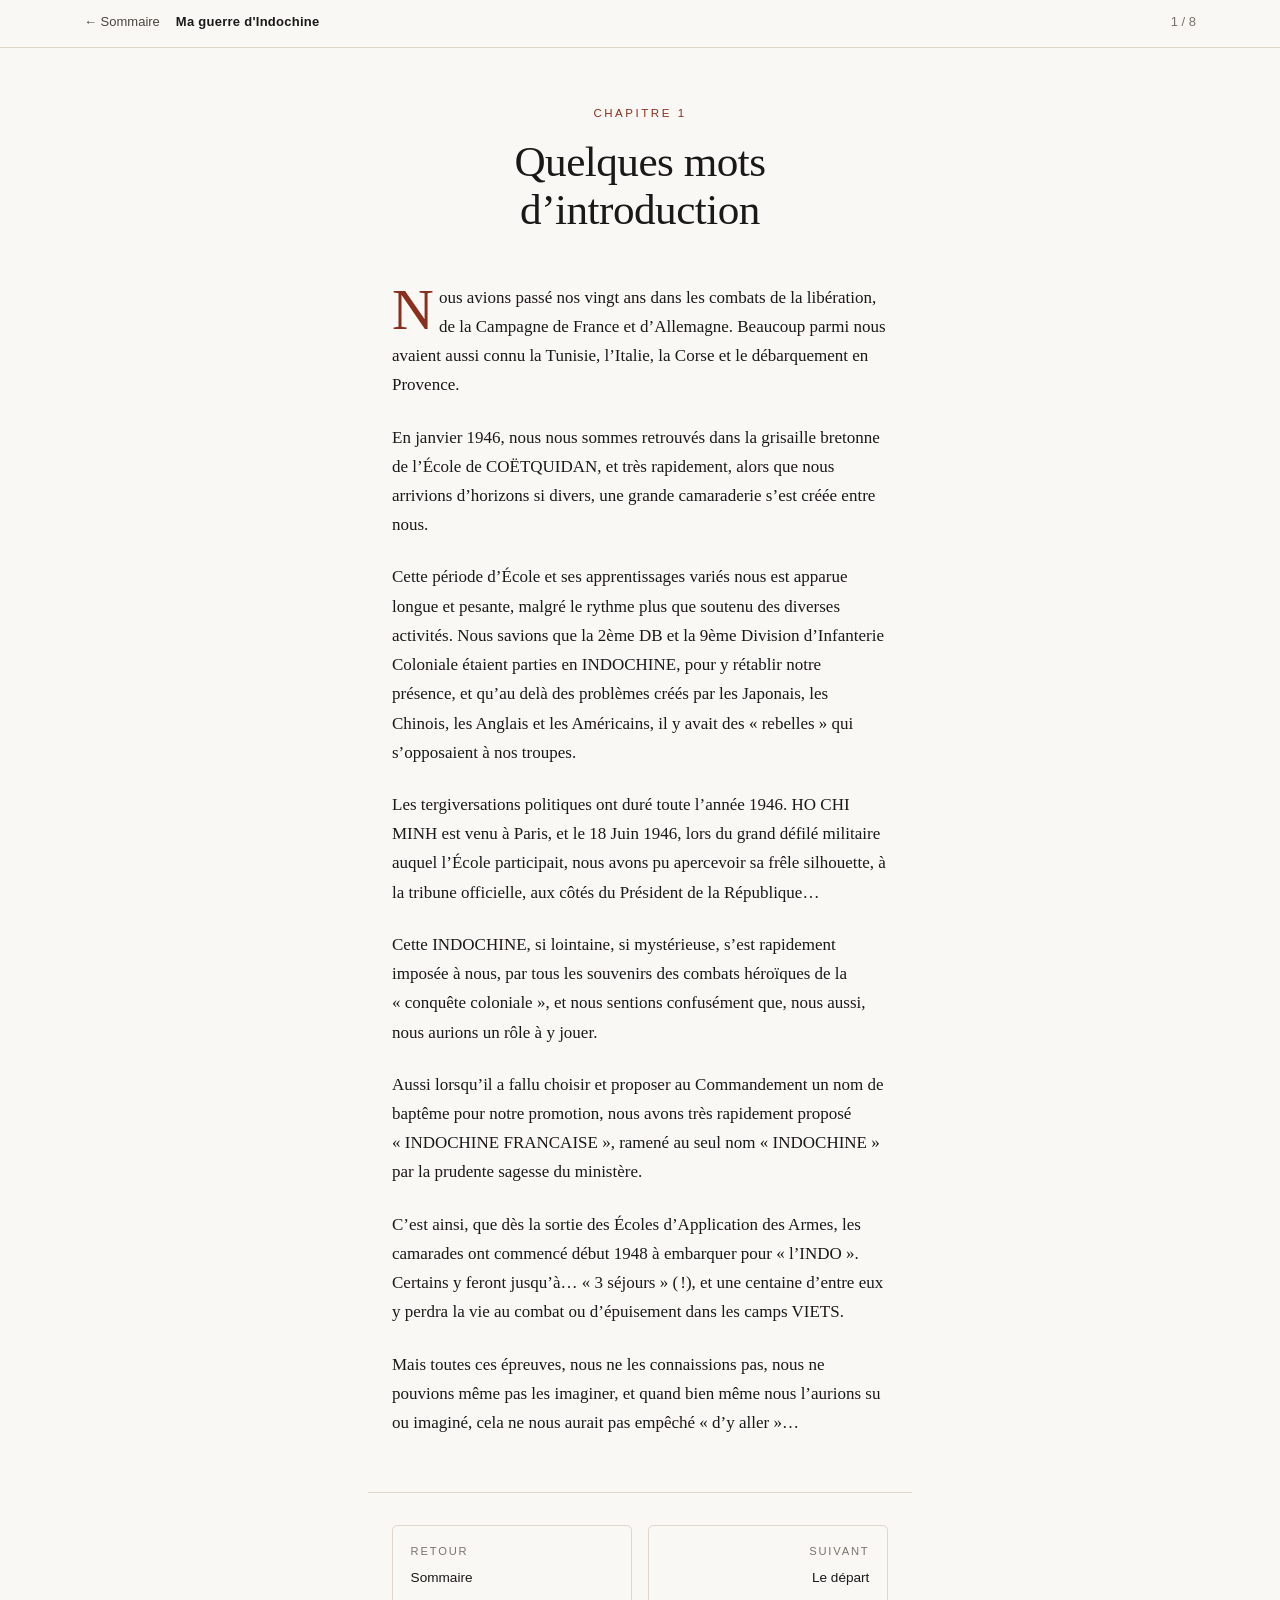
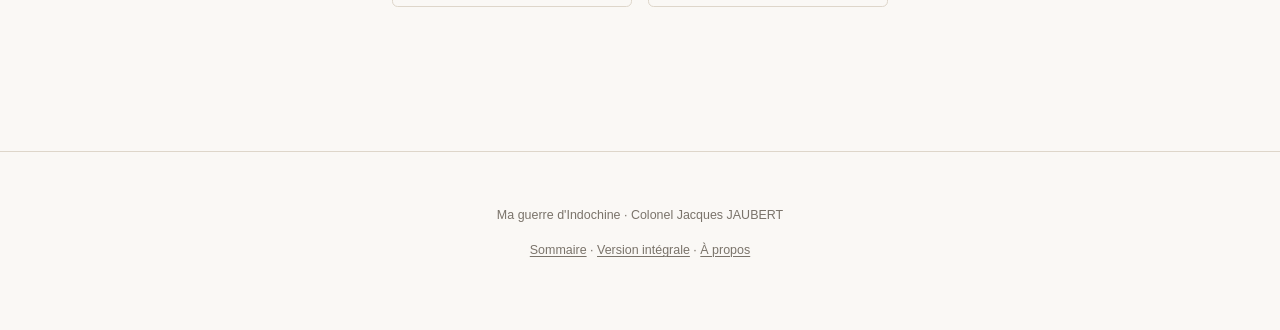
==== 01-introduction.html @ 765d1036 "Memoires du Colonel Jacques JAUBERT" ====
<!DOCTYPE html>
<html lang="fr">
<head>
<meta charset="utf-8">
<meta name="viewport" content="width=device-width, initial-scale=1">
<title>Quelques mots d’introduction — Ma guerre d&#x27;Indochine</title>
<meta name="description" content="Mémoires du Colonel Jacques JAUBERT. Indochine, 1949-1954 : le départ, la RC 4, la captivité, le retour.">
<meta name="author" content="Colonel Jacques JAUBERT">
<meta name="color-scheme" content="light dark">
<link rel="stylesheet" href="assets/style.css">
</head>
<body data-prec="index.html" data-suiv="02-depart.html">
<a class="saut-contenu" href="#contenu">Aller au contenu</a>
<header class="barre">
  <div class="barre-i">
    <a href="index.html" aria-label="Retour au sommaire">← Sommaire</a>
    <span class="barre-titre">Ma guerre d&#x27;Indochine</span>
    <span class="barre-chap">1 / 8</span>
  </div>
  <div class="jauge"><span></span></div>
</header>
<main id="contenu" class="chapitre">
  <div class="chapitre-tete">
    <p class="num">Chapitre 1</p>
    <h1>Quelques mots d’introduction</h1>
    
  </div>
  <div class="texte">
  <p>Nous avions passé nos vingt ans dans les combats de la libération, de la Campagne de France et d’Allemagne. Beaucoup parmi nous avaient aussi connu la Tunisie, l’Italie, la Corse et le débarquement en Provence.</p>
  <p>En janvier 1946, nous nous sommes retrouvés dans la grisaille bretonne de l’École de COËTQUIDAN, et très rapidement, alors que nous arrivions d’horizons si divers, une grande camaraderie s’est créée entre nous.</p>
  <p>Cette période d’École et ses apprentissages variés nous est apparue longue et pesante, malgré le rythme plus que soutenu des diverses activités. Nous savions que la 2ème DB et la 9ème Division d’Infanterie Coloniale étaient parties en INDOCHINE, pour y rétablir notre présence, et qu’au delà des problèmes créés par les Japonais, les Chinois, les Anglais et les Américains, il y avait des « rebelles » qui s’opposaient à nos troupes.</p>
  <p>Les tergiversations politiques ont duré toute l’année 1946. HO CHI MINH est venu à Paris, et le 18 Juin 1946, lors du grand défilé militaire auquel l’École participait, nous avons pu apercevoir sa frêle silhouette, à la tribune officielle, aux côtés du Président de la République…</p>
  <p>Cette INDOCHINE, si lointaine, si mystérieuse, s’est rapidement imposée à nous, par tous les souvenirs des combats héroïques de la « conquête coloniale », et nous sentions confusément que, nous aussi, nous aurions un rôle à y jouer.</p>
  <p>Aussi lorsqu’il a fallu choisir et proposer au Commandement un nom de baptême pour notre promotion, nous avons très rapidement proposé « INDOCHINE FRANCAISE », ramené au seul nom « INDOCHINE » par la prudente sagesse du ministère.</p>
  <p>C’est ainsi, que dès la sortie des Écoles d’Application des Armes, les camarades ont commencé début 1948 à embarquer pour « l’INDO ». Certains y feront jusqu’à… « 3 séjours » ( !), et une centaine d’entre eux y perdra la vie au combat ou d’épuisement dans les camps VIETS.</p>
  <p>Mais toutes ces épreuves, nous ne les connaissions pas, nous ne pouvions même pas les imaginer, et quand bien même nous l’aurions su ou imaginé, cela ne nous aurait pas empêché « d’y aller »…</p>
  </div>
</main>
<div class="pied-chap">
<nav class="nav-chap"><a href="index.html"><span class="sens">Retour</span>Sommaire</a><a class="droite" href="02-depart.html"><span class="sens">Suivant</span>Le départ</a></nav>
</div>
<footer class="pied">
  <p>Ma guerre d&#x27;Indochine · Colonel Jacques JAUBERT</p>
  <p><a href="index.html">Sommaire</a> · <a href="integrale.html">Version intégrale</a> · <a href="a-propos.html">À propos</a></p>
</footer>
<script src="assets/script.js" defer></script>
</body>
</html>
---- assets/style.css ----
/* ==========================================================================
   Memoires du Colonel Jacques JAUBERT
   Feuille de style unique. Aucune dependance externe : le site fonctionne
   hors ligne, sans internet, sans police a telecharger.
   ========================================================================== */

:root{
  --papier:#faf8f5;
  --papier-2:#f2ede5;
  --encre:#1b1917;
  --encre-2:#4a453e;
  --discret:#7a736a;
  --filet:#ded6ca;
  --accent:#8a2f1e;
  --accent-clair:#b5573f;
  --mesure:34rem;
  --serif: Iowan Old Style, Palatino Linotype, Palatino, Georgia, Cambria, "Times New Roman", serif;
  --sans: -apple-system, BlinkMacSystemFont, "Segoe UI", Roboto, Helvetica, Arial, sans-serif;
}

@media (prefers-color-scheme: dark){
  :root{
    --papier:#161513; --papier-2:#1f1d1a; --encre:#eae5dc; --encre-2:#c3bcb1;
    --discret:#948c81; --filet:#33302b; --accent:#d4715a; --accent-clair:#e08a72;
  }
}

*,*::before,*::after{box-sizing:border-box}
html{-webkit-text-size-adjust:100%}
body{
  margin:0; background:var(--papier); color:var(--encre);
  font-family:var(--serif); font-size:1.0625rem; line-height:1.72;
  text-rendering:optimizeLegibility;
}

a{color:var(--accent); text-underline-offset:.18em; text-decoration-thickness:.06em}
a:hover{color:var(--accent-clair)}
img{max-width:100%; height:auto}

.saut-contenu{position:absolute; left:-9999px}
.saut-contenu:focus{
  left:1rem; top:1rem; z-index:99; background:var(--accent); color:#fff;
  padding:.6rem 1rem; border-radius:.3rem; font-family:var(--sans)
}

/* ------------------------------------------------------------- en-tete */
.barre{
  position:sticky; top:0; z-index:20;
  background:color-mix(in srgb, var(--papier) 92%, transparent);
  backdrop-filter:saturate(1.4) blur(10px);
  border-bottom:1px solid var(--filet);
}
.barre-i{
  max-width:72rem; margin:0 auto; padding:.7rem 1.25rem;
  display:flex; align-items:center; gap:1rem;
  font-family:var(--sans); font-size:.8125rem;
}
.barre a{text-decoration:none; color:var(--encre-2)}
.barre a:hover{color:var(--accent)}
.barre-titre{
  font-weight:600; letter-spacing:.02em; white-space:nowrap;
  overflow:hidden; text-overflow:ellipsis;
}
.barre-chap{color:var(--discret); margin-left:auto; white-space:nowrap}
@media (max-width:34rem){ .barre-chap{display:none} }

.jauge{height:2px; background:transparent}
.jauge span{display:block; height:100%; width:0; background:var(--accent)}

/* ------------------------------------------------------------- couverture */
.couverture{
  max-width:52rem; margin:0 auto; padding:5rem 1.5rem 3rem; text-align:center;
}
.couverture .sur{
  font-family:var(--sans); font-size:.75rem; letter-spacing:.22em;
  text-transform:uppercase; color:var(--discret); margin:0 0 1.4rem;
}
.couverture h1{
  font-size:clamp(2.4rem,7vw,4rem); line-height:1.06; margin:0;
  font-weight:400; letter-spacing:-.015em;
}
.couverture .auteur{
  margin:1.6rem 0 0; font-size:1.15rem; color:var(--encre-2); font-style:italic;
}
.couverture .periode{
  margin:.4rem 0 0; font-family:var(--sans); font-size:.8125rem;
  letter-spacing:.16em; text-transform:uppercase; color:var(--discret);
}
.ornement{
  width:4rem; height:1px; background:var(--filet); margin:2.6rem auto; border:0;
}
.couverture .chapo{
  max-width:32rem; margin:0 auto; color:var(--encre-2); font-size:1.05rem;
}

/* ------------------------------------------------------------- sommaire */
.sommaire{max-width:46rem; margin:0 auto; padding:1rem 1.5rem 5rem}
.sommaire h2{
  font-family:var(--sans); font-size:.75rem; letter-spacing:.2em;
  text-transform:uppercase; color:var(--discret); font-weight:600;
  margin:3rem 0 1.2rem; padding-bottom:.7rem; border-bottom:1px solid var(--filet);
}
.entree{
  display:flex; gap:1.25rem; align-items:baseline;
  padding:1.05rem .5rem; border-bottom:1px solid var(--filet);
  text-decoration:none; color:inherit; transition:background .15s, padding .15s;
}
.entree:hover{background:var(--papier-2); padding-left:.9rem}
.entree .num{
  font-family:var(--sans); font-size:.75rem; font-variant-numeric:tabular-nums;
  color:var(--accent); min-width:1.9rem; font-weight:600; letter-spacing:.06em;
}
.entree .lib{flex:1; font-size:1.12rem}
.entree .meta{
  font-family:var(--sans); font-size:.75rem; color:var(--discret); white-space:nowrap;
}
.entree:hover .lib{color:var(--accent)}

/* ------------------------------------------------------------- chapitre */
.chapitre{max-width:var(--mesure); margin:0 auto; padding:3.5rem 1.5rem 2rem}
.chapitre-tete{margin:0 0 3rem; text-align:center}
.chapitre-tete .num{
  font-family:var(--sans); font-size:.72rem; letter-spacing:.22em;
  text-transform:uppercase; color:var(--accent); margin:0 0 .9rem;
}
.chapitre-tete h1{
  font-size:clamp(1.9rem,5.5vw,2.7rem); line-height:1.12; margin:0;
  font-weight:400; letter-spacing:-.012em;
}
.chapitre-tete .date{
  margin:.9rem 0 0; font-family:var(--sans); font-size:.8125rem;
  letter-spacing:.14em; text-transform:uppercase; color:var(--discret);
}

.texte p{margin:0 0 1.35em; hyphens:auto}
.texte > p:first-of-type::first-letter{
  float:left; font-size:3.4em; line-height:.82; padding:.06em .09em 0 0;
  color:var(--accent); font-weight:400;
}
.texte figure{margin:2.6rem 0; text-align:center}
.texte figure img{
  border-radius:2px; box-shadow:0 1px 2px rgba(0,0,0,.12), 0 8px 24px rgba(0,0,0,.10);
}
.texte figcaption{
  margin-top:.85rem; font-family:var(--sans); font-size:.8rem; line-height:1.5;
  color:var(--discret); font-style:normal;
}
/* ------------------------------------------------------------- cartes */
/* Les cartes sont de grande taille et annotees a la main : elles doivent
   pouvoir depasser la largeur du texte et s'ouvrir en taille reelle. */
.large{max-width:84rem; margin:0 auto; padding:3.5rem 1.5rem 2rem}

.texte figure.carte, .carte-bloc{margin:2.6rem 0}
.texte figure.carte img, .carte-bloc img{
  box-shadow:none; border:1px solid var(--filet); background:#fff;
  width:100%; cursor:zoom-in;
}
.carte-cadre{overflow:auto; -webkit-overflow-scrolling:touch}
.carte-cadre.zoom{cursor:grab}
.carte-cadre.zoom img{width:auto; max-width:none; cursor:zoom-out}
.carte-outils{
  display:flex; gap:1rem; justify-content:center; align-items:center;
  margin-top:.9rem; font-family:var(--sans); font-size:.8rem;
}
.carte-outils button{
  font:inherit; color:var(--encre); background:none; cursor:pointer;
  border:1px solid var(--filet); border-radius:.3rem; padding:.45rem .9rem;
}
.carte-outils button:hover{border-color:var(--accent); color:var(--accent)}

/* ------------------------------------------------------------- pied */
.pied-chap{
  max-width:var(--mesure); margin:0 auto; padding:2rem 1.5rem 5rem;
  border-top:1px solid var(--filet);
}
.nav-chap{display:flex; gap:1rem; font-family:var(--sans); font-size:.85rem}
.nav-chap a{
  flex:1; text-decoration:none; padding:1rem 1.1rem; border:1px solid var(--filet);
  border-radius:.35rem; color:var(--encre); transition:border-color .15s, background .15s;
}
.nav-chap a:hover{border-color:var(--accent); background:var(--papier-2)}
.nav-chap .sens{display:block; font-size:.7rem; letter-spacing:.16em;
  text-transform:uppercase; color:var(--discret); margin-bottom:.3rem}
.nav-chap .droite{text-align:right}

.pied{
  border-top:1px solid var(--filet); margin-top:4rem;
  padding:2.5rem 1.5rem 3.5rem; text-align:center;
  font-family:var(--sans); font-size:.78rem; color:var(--discret); line-height:1.8;
}
.pied a{color:var(--discret)}

/* ------------------------------------------------------------- integrale */
.integrale{max-width:var(--mesure); margin:0 auto; padding:3rem 1.5rem}
.integrale h2{
  font-size:1.8rem; font-weight:400; margin:4.5rem 0 2rem; text-align:center;
  padding-top:2.5rem; border-top:1px solid var(--filet);
}
.integrale h2:first-of-type{border-top:0; padding-top:0; margin-top:1rem}

/* ------------------------------------------------------------- impression */
@media print{
  :root{--papier:#fff; --encre:#000; --encre-2:#222; --discret:#555; --filet:#bbb; --accent:#000}
  .barre,.nav-chap,.saut-contenu,.jauge{display:none !important}
  body{font-size:11pt; line-height:1.5}
  .chapitre,.integrale{max-width:none; padding:0}
  .integrale h2{page-break-before:always}
  .texte figure{page-break-inside:avoid}
  a{color:#000; text-decoration:none}
}
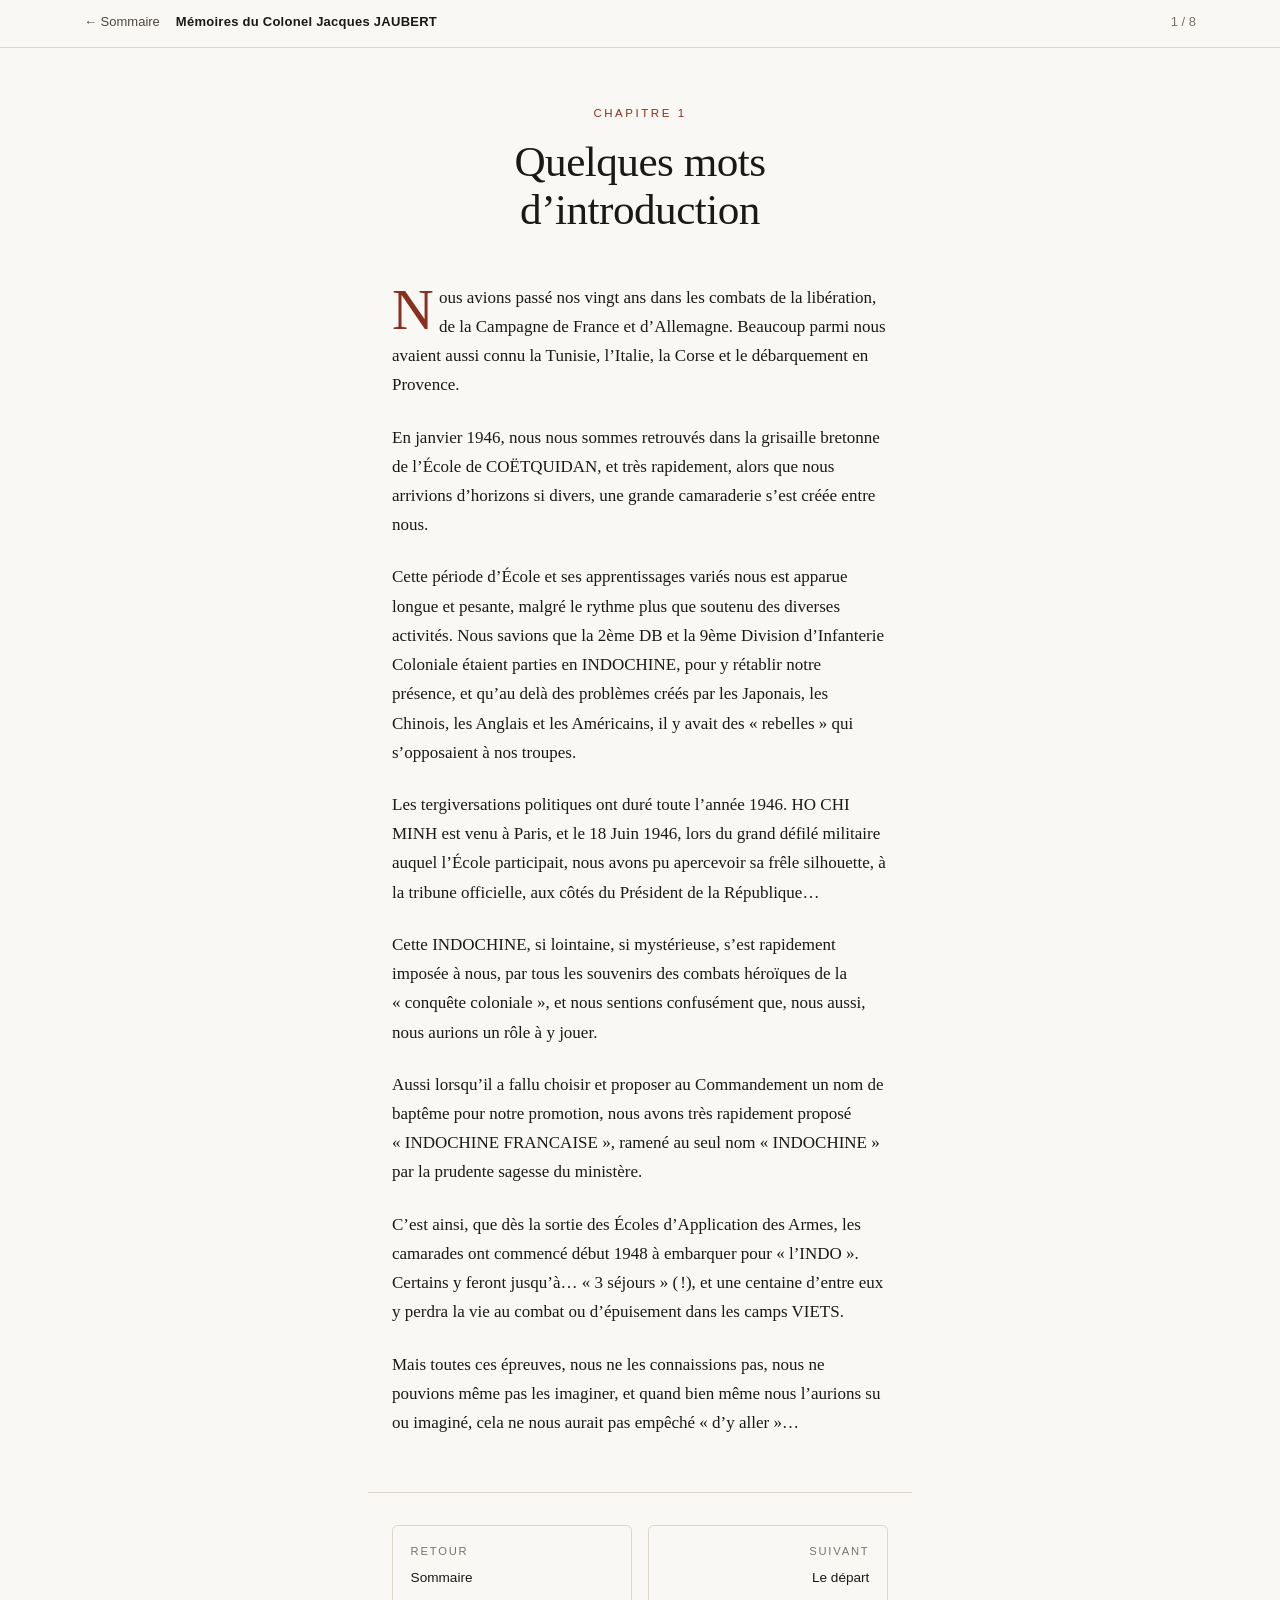
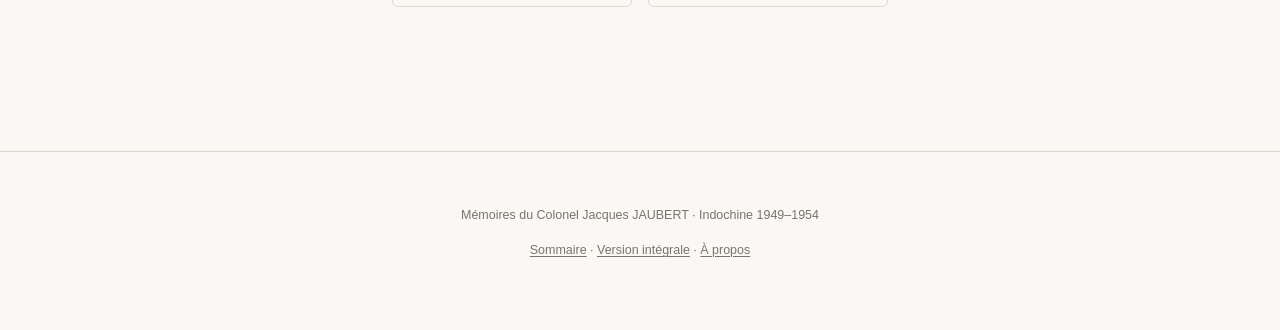
==== commit e2d346f7: "Titre du site : Memoires du Colonel Jacques JAUBERT" ====
--- a/01-introduction.html
+++ b/01-introduction.html
@@ -3,10 +3,24 @@
 <head>
 <meta charset="utf-8">
 <meta name="viewport" content="width=device-width, initial-scale=1">
-<title>Quelques mots d’introduction — Ma guerre d&#x27;Indochine</title>
-<meta name="description" content="Mémoires du Colonel Jacques JAUBERT. Indochine, 1949-1954 : le départ, la RC 4, la captivité, le retour.">
+<title>Quelques mots d’introduction — Mémoires du Colonel Jacques JAUBERT</title>
+<meta name="description" content="Promotion Indochine. En janvier 1946, à Coëtquidan, de jeunes officiers sortis des combats de la Libération choisissent le nom de leur promotion.">
 <meta name="author" content="Colonel Jacques JAUBERT">
 <meta name="color-scheme" content="light dark">
+<link rel="canonical" href="https://sjaubert.github.io/memoires-indochine/01-introduction.html">
+<meta property="og:type" content="article">
+<meta property="og:site_name" content="Mémoires du Colonel Jacques JAUBERT">
+<meta property="og:locale" content="fr_FR">
+<meta property="og:title" content="Quelques mots d’introduction — Mémoires du Colonel Jacques JAUBERT">
+<meta property="og:description" content="Promotion Indochine. En janvier 1946, à Coëtquidan, de jeunes officiers sortis des combats de la Libération choisissent le nom de leur promotion.">
+<meta property="og:url" content="https://sjaubert.github.io/memoires-indochine/01-introduction.html">
+<meta property="og:image" content="https://sjaubert.github.io/memoires-indochine/images/partage.jpg">
+<meta property="og:image:width" content="1200">
+<meta property="og:image:height" content="630">
+<meta name="twitter:card" content="summary_large_image">
+<meta name="twitter:title" content="Quelques mots d’introduction — Mémoires du Colonel Jacques JAUBERT">
+<meta name="twitter:description" content="Promotion Indochine. En janvier 1946, à Coëtquidan, de jeunes officiers sortis des combats de la Libération choisissent le nom de leur promotion.">
+<meta name="twitter:image" content="https://sjaubert.github.io/memoires-indochine/images/partage.jpg">
 <link rel="stylesheet" href="assets/style.css">
 </head>
 <body data-prec="index.html" data-suiv="02-depart.html">
@@ -14,7 +28,7 @@
 <header class="barre">
   <div class="barre-i">
     <a href="index.html" aria-label="Retour au sommaire">← Sommaire</a>
-    <span class="barre-titre">Ma guerre d&#x27;Indochine</span>
+    <span class="barre-titre">Mémoires du Colonel Jacques JAUBERT</span>
     <span class="barre-chap">1 / 8</span>
   </div>
   <div class="jauge"><span></span></div>
@@ -40,7 +54,7 @@
 <nav class="nav-chap"><a href="index.html"><span class="sens">Retour</span>Sommaire</a><a class="droite" href="02-depart.html"><span class="sens">Suivant</span>Le départ</a></nav>
 </div>
 <footer class="pied">
-  <p>Ma guerre d&#x27;Indochine · Colonel Jacques JAUBERT</p>
+  <p>Mémoires du Colonel Jacques JAUBERT · Indochine 1949–1954</p>
   <p><a href="index.html">Sommaire</a> · <a href="integrale.html">Version intégrale</a> · <a href="a-propos.html">À propos</a></p>
 </footer>
 <script src="assets/script.js" defer></script>
--- a/assets/style.css
+++ b/assets/style.css
@@ -151,12 +151,17 @@
 .large{max-width:84rem; margin:0 auto; padding:3.5rem 1.5rem 2rem}
 
 .texte figure.carte, .carte-bloc{margin:2.6rem 0}
-.texte figure.carte img, .carte-bloc img{
-  box-shadow:none; border:1px solid var(--filet); background:#fff;
-  width:100%; cursor:zoom-in;
-}
+/* La largeur est pilotee par .carte-cadre et non par .texte figure.carte,
+   sinon la seconde regle, plus specifique, empeche le passage en taille
+   reelle. Ne pas remettre width sur un selecteur plus long. */
 .carte-cadre{overflow:auto; -webkit-overflow-scrolling:touch}
-.carte-cadre.zoom{cursor:grab}
+.carte-cadre img{
+  display:block; width:100%; height:auto; cursor:zoom-in;
+  border:1px solid var(--filet); background:#fff;
+  box-shadow:none; border-radius:0;
+}
+.texte figure.carte img{box-shadow:none; border-radius:0}
+.carte-cadre.zoom{cursor:grab; max-height:80vh}
 .carte-cadre.zoom img{width:auto; max-width:none; cursor:zoom-out}
 .carte-outils{
   display:flex; gap:1rem; justify-content:center; align-items:center;
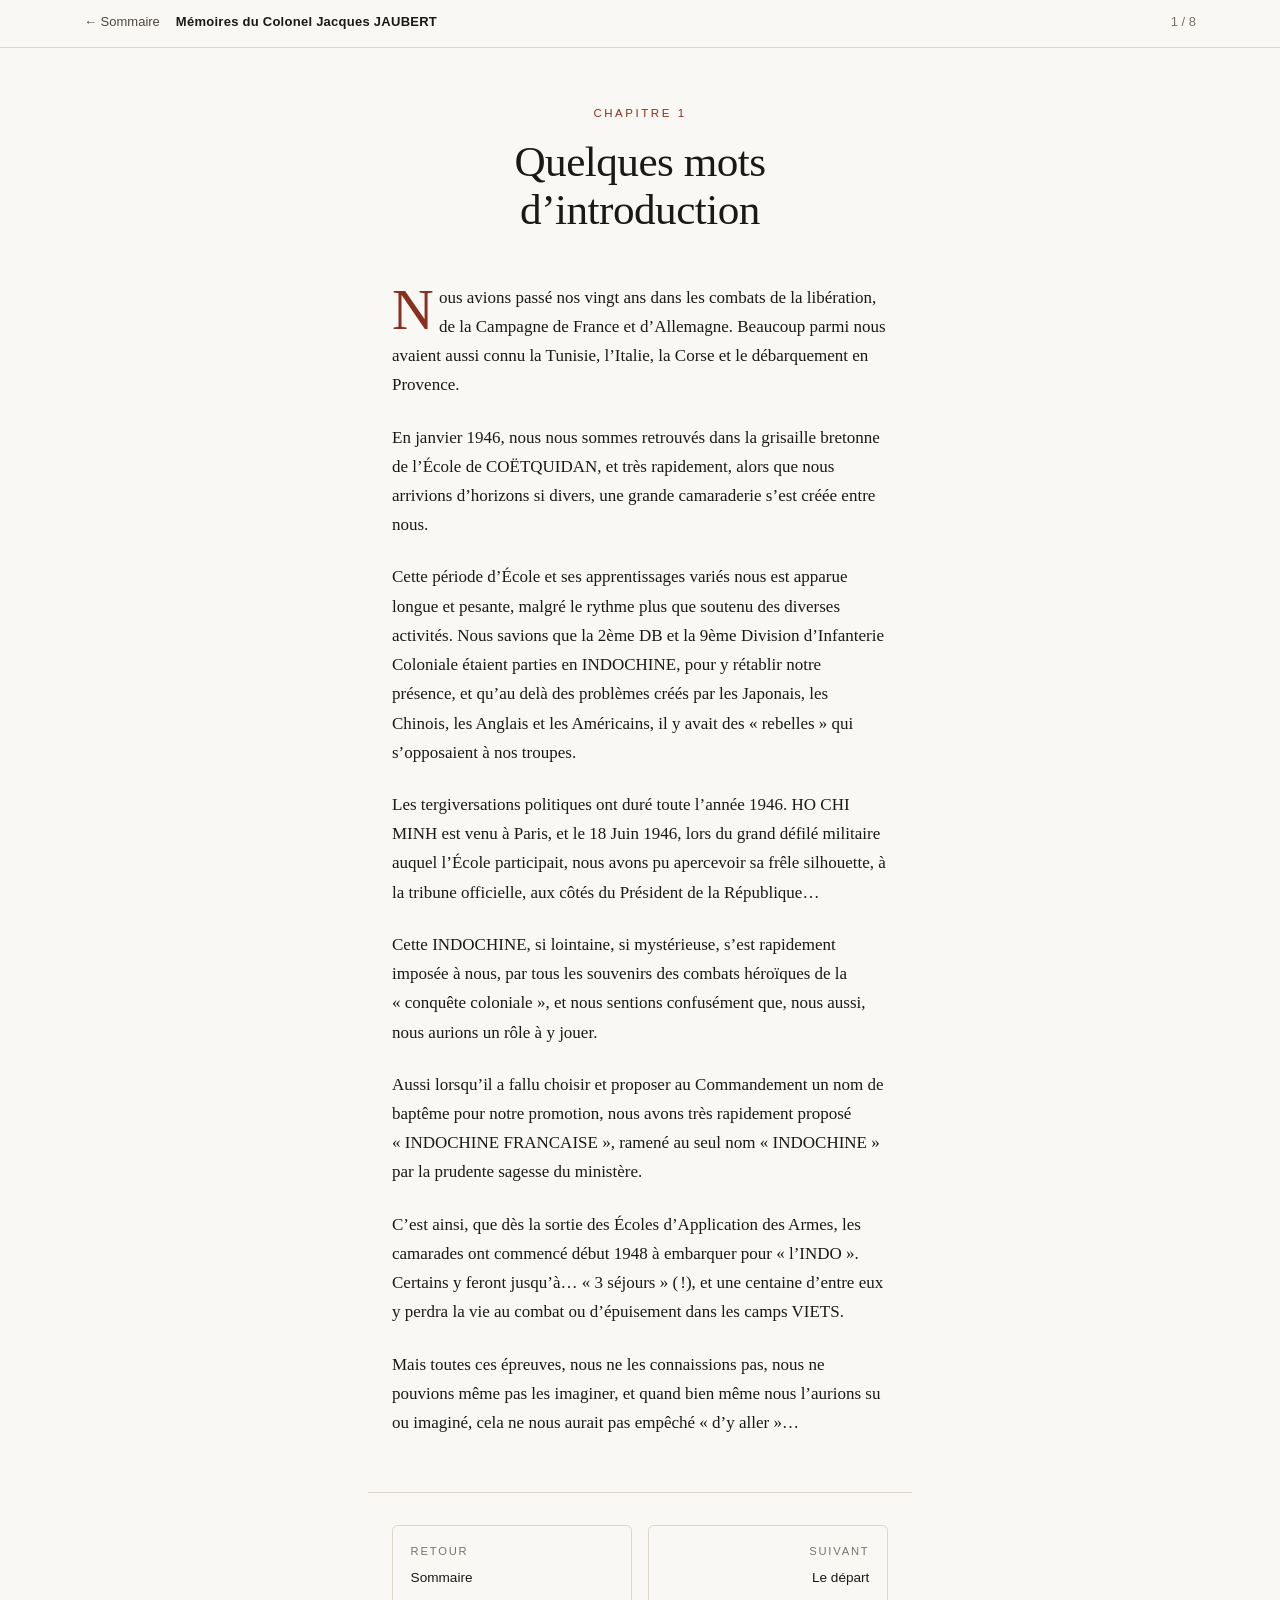
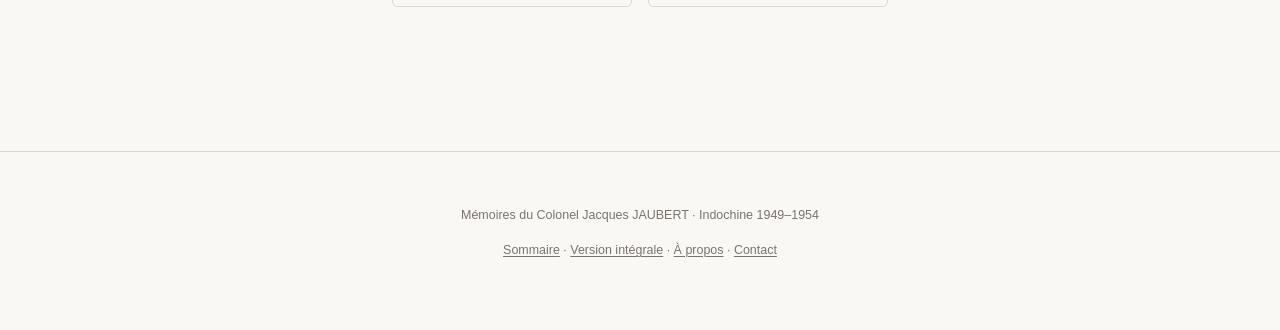
==== commit bea9c76b: "Lien de contact en pied de page, adresse assemblee en JavaScript" ====
--- a/01-introduction.html
+++ b/01-introduction.html
@@ -27,7 +27,7 @@
 <a class="saut-contenu" href="#contenu">Aller au contenu</a>
 <header class="barre">
   <div class="barre-i">
-    <a href="index.html" aria-label="Retour au sommaire">← Sommaire</a>
+    <a href="./" aria-label="Retour au sommaire">← Sommaire</a>
     <span class="barre-titre">Mémoires du Colonel Jacques JAUBERT</span>
     <span class="barre-chap">1 / 8</span>
   </div>
@@ -51,11 +51,11 @@
   </div>
 </main>
 <div class="pied-chap">
-<nav class="nav-chap"><a href="index.html"><span class="sens">Retour</span>Sommaire</a><a class="droite" href="02-depart.html"><span class="sens">Suivant</span>Le départ</a></nav>
+<nav class="nav-chap"><a href="./"><span class="sens">Retour</span>Sommaire</a><a class="droite" href="02-depart.html"><span class="sens">Suivant</span>Le départ</a></nav>
 </div>
 <footer class="pied">
   <p>Mémoires du Colonel Jacques JAUBERT · Indochine 1949–1954</p>
-  <p><a href="index.html">Sommaire</a> · <a href="integrale.html">Version intégrale</a> · <a href="a-propos.html">À propos</a></p>
+  <p><a href="./">Sommaire</a> · <a href="integrale.html">Version intégrale</a> · <a href="a-propos.html">À propos</a><span id="contact"></span></p>
 </footer>
 <script src="assets/script.js" defer></script>
 </body>
